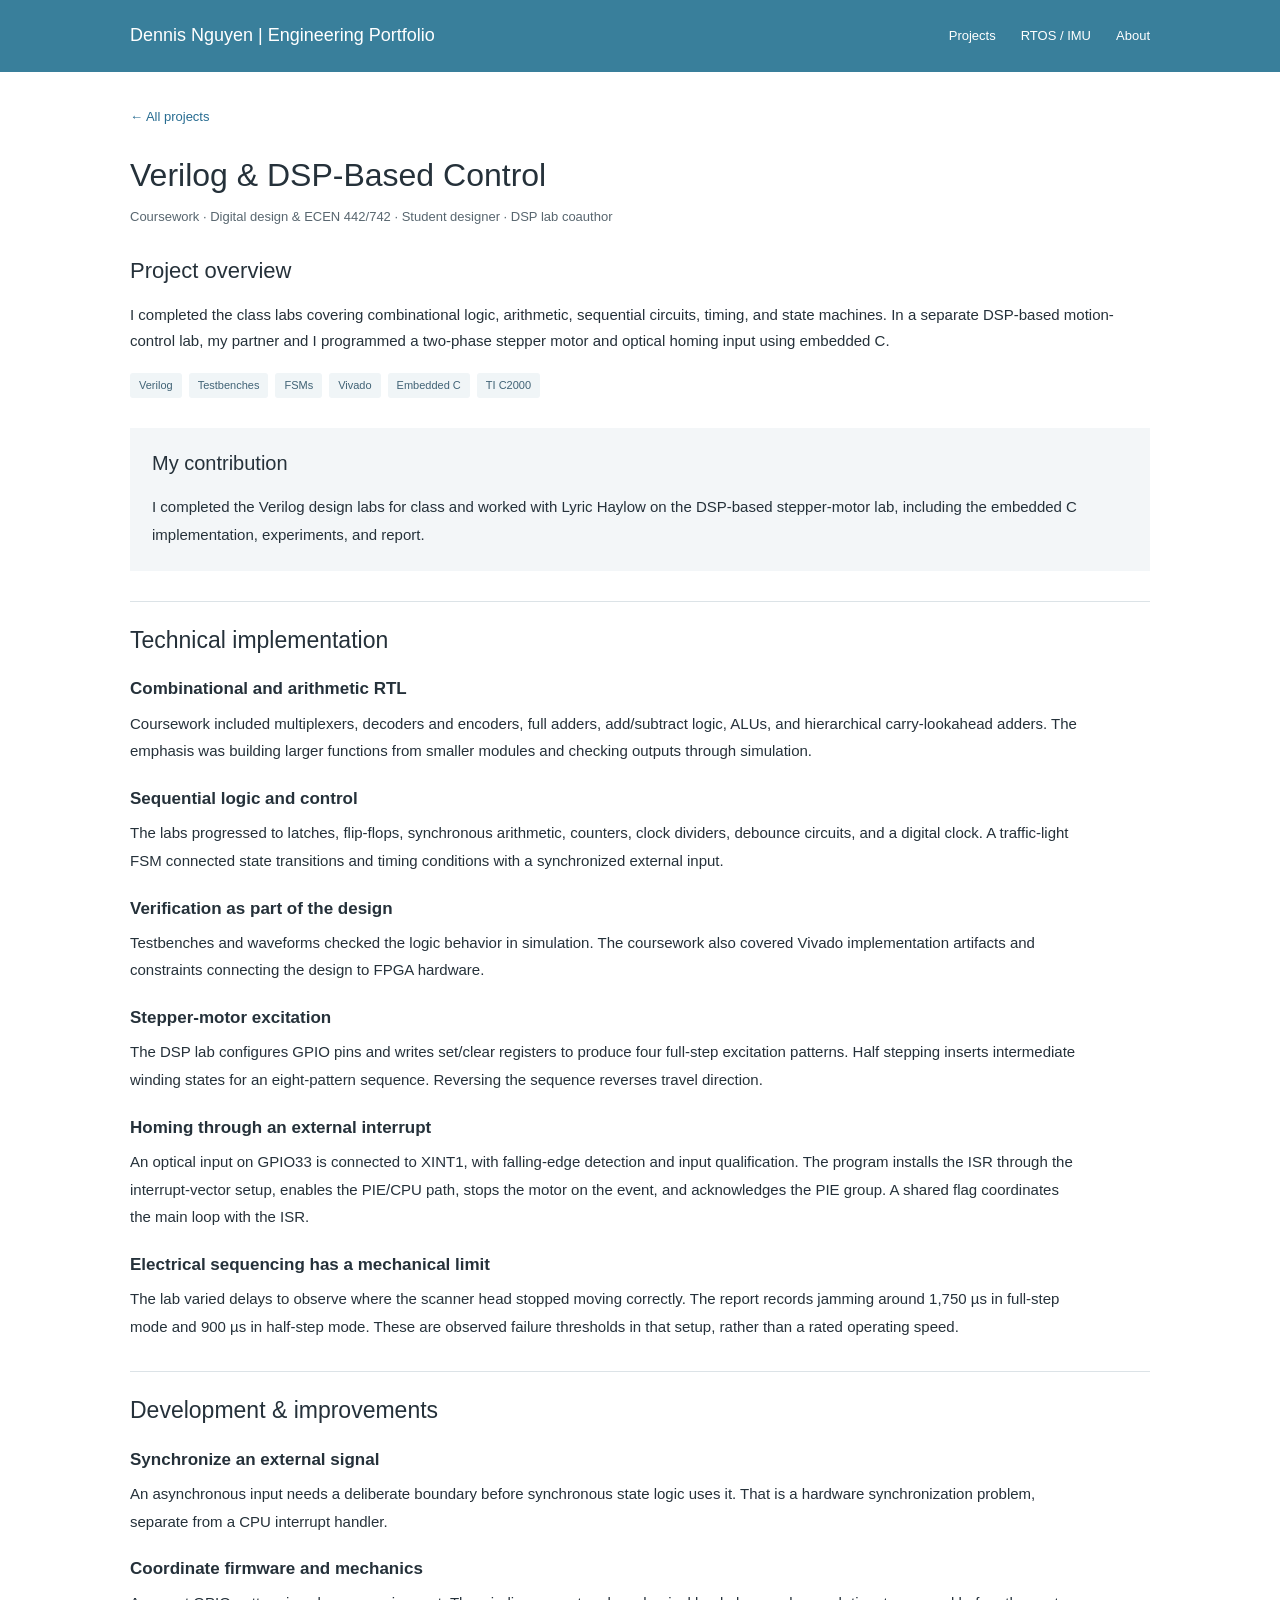
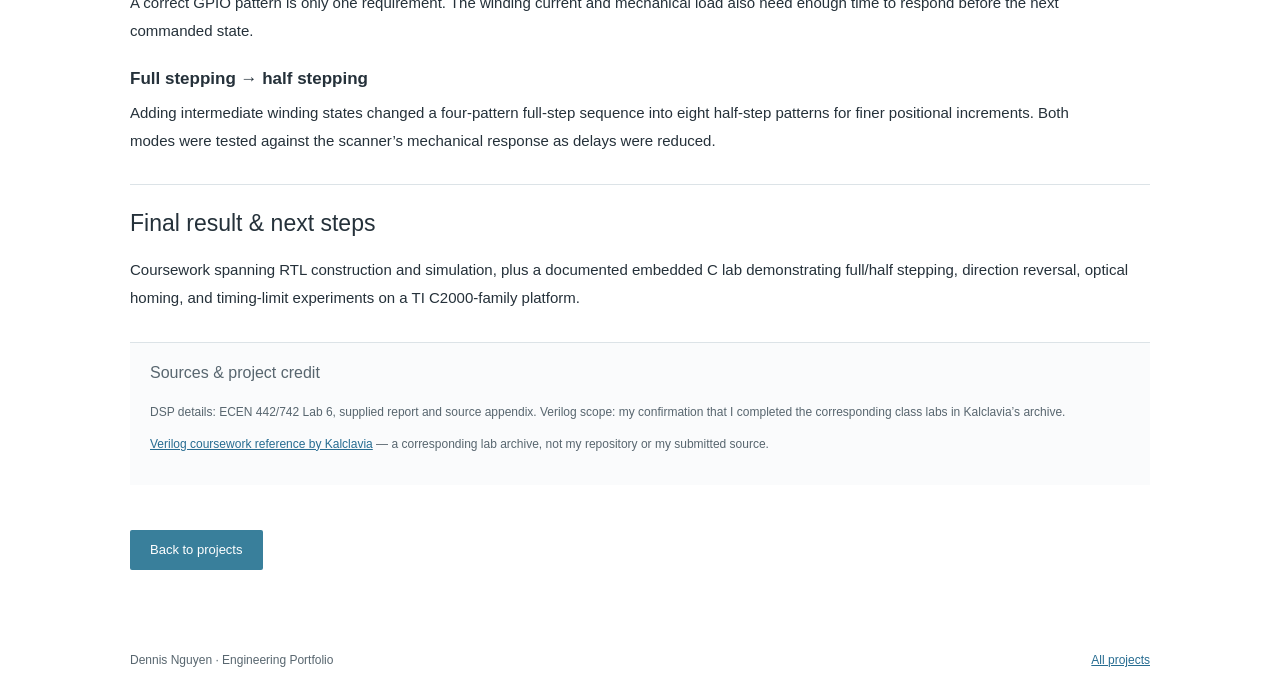
==== digital-control.html @ afa56b70 "Publish Dennis Nguyen engineering portfolio Add all project pages, original project photos, crawlabl" ====
<!doctype html><html lang="en"><head><meta charset="UTF-8"><meta name="viewport" content="width=device-width,initial-scale=1"><title>Verilog &amp; DSP-Based Control | Dennis Nguyen</title><meta name="description" content="A combined collection of Verilog labs and TI C2000 stepper-motor control, connecting RTL fundamentals with register-level embedded programming."><meta name="theme-color" content="#397f9b"><link rel="canonical" href="https://dennistnguyen.github.io/digital-control.html"><meta property="og:title" content="Verilog &amp; DSP-Based Control | Dennis Nguyen"><meta property="og:description" content="A combined collection of Verilog labs and TI C2000 stepper-motor control, connecting RTL fundamentals with register-level embedded programming."><meta property="og:url" content="https://dennistnguyen.github.io/digital-control.html"><meta property="og:image" content="https://dennistnguyen.github.io/camera-product.png"><link rel="icon" href="/favicon.svg" type="image/svg+xml"><link rel="stylesheet" href="/site.css"><script src="/site.js" defer></script><meta name="robots" content="index,follow"><meta property="og:type" content="website"><script type="application/ld+json">{"@context":"https://schema.org","@graph":[{"@type":"Person","@id":"https://dennistnguyen.github.io/#dennis-nguyen","name":"Dennis Nguyen","url":"https://dennistnguyen.github.io/"},{"@type":"WebSite","@id":"https://dennistnguyen.github.io/#website","name":"Dennis Nguyen Engineering Portfolio","alternateName":"Dennis Nguyen Portfolio","url":"https://dennistnguyen.github.io/","publisher":{"@id":"https://dennistnguyen.github.io/#dennis-nguyen"}},{"@type":"WebPage","@id":"https://dennistnguyen.github.io/digital-control.html#webpage","name":"Verilog &amp; DSP-Based Control | Dennis Nguyen","url":"https://dennistnguyen.github.io/digital-control.html","isPartOf":{"@id":"https://dennistnguyen.github.io/#website"},"about":{"@id":"https://dennistnguyen.github.io/#dennis-nguyen"}}]}</script></head><body><a class="skip" href="#main">Skip to content</a><header><div class="container header-row"><a class="brand" href="/">Dennis Nguyen <span>| Engineering Portfolio</span></a><button class="menu" aria-expanded="false" aria-controls="navigation" aria-label="Open navigation">Menu</button><nav id="navigation"><a href="/#projects">Projects</a><a href="/#imu">RTOS / IMU</a><a href="/#about">About</a></nav></div></header><main id="main"><article class="container case"><a class="back" href="/#projects">← All projects</a><h1>Verilog &amp; DSP-Based Control</h1><p class="context">Coursework · Digital design &amp; ECEN 442/742 · Student designer · DSP lab coauthor</p><div class="overview "><div><h2>Project overview</h2><p>I completed the class labs covering combinational logic, arithmetic, sequential circuits, timing, and state machines. In a separate DSP-based motion-control lab, my partner and I programmed a two-phase stepper motor and optical homing input using embedded C.</p><div class="tags"><span>Verilog</span><span>Testbenches</span><span>FSMs</span><span>Vivado</span><span>Embedded C</span><span>TI C2000</span></div></div></div><section class="contribution"><h2>My contribution</h2><p>I completed the Verilog design labs for class and worked with Lyric Haylow on the DSP-based stepper-motor lab, including the embedded C implementation, experiments, and report.</p></section><section id="implementation"><h2>Technical implementation</h2><div class="technical"><h3>Combinational and arithmetic RTL</h3><p>Coursework included multiplexers, decoders and encoders, full adders, add/subtract logic, ALUs, and hierarchical carry-lookahead adders. The emphasis was building larger functions from smaller modules and checking outputs through simulation.</p></div><div class="technical"><h3>Sequential logic and control</h3><p>The labs progressed to latches, flip-flops, synchronous arithmetic, counters, clock dividers, debounce circuits, and a digital clock. A traffic-light FSM connected state transitions and timing conditions with a synchronized external input.</p></div><div class="technical"><h3>Verification as part of the design</h3><p>Testbenches and waveforms checked the logic behavior in simulation. The coursework also covered Vivado implementation artifacts and constraints connecting the design to FPGA hardware.</p></div><div class="technical"><h3>Stepper-motor excitation</h3><p>The DSP lab configures GPIO pins and writes set/clear registers to produce four full-step excitation patterns. Half stepping inserts intermediate winding states for an eight-pattern sequence. Reversing the sequence reverses travel direction.</p></div><div class="technical"><h3>Homing through an external interrupt</h3><p>An optical input on GPIO33 is connected to XINT1, with falling-edge detection and input qualification. The program installs the ISR through the interrupt-vector setup, enables the PIE/CPU path, stops the motor on the event, and acknowledges the PIE group. A shared flag coordinates the main loop with the ISR.</p></div><div class="technical"><h3>Electrical sequencing has a mechanical limit</h3><p>The lab varied delays to observe where the scanner head stopped moving correctly. The report records jamming around 1,750 µs in full-step mode and 900 µs in half-step mode. These are observed failure thresholds in that setup, rather than a rated operating speed.</p></div></section><section id="improvements"><h2>Development &amp; improvements</h2><div class="technical"><h3>Synchronize an external signal</h3><p>An asynchronous input needs a deliberate boundary before synchronous state logic uses it. That is a hardware synchronization problem, separate from a CPU interrupt handler.</p></div><div class="technical"><h3>Coordinate firmware and mechanics</h3><p>A correct GPIO pattern is only one requirement. The winding current and mechanical load also need enough time to respond before the next commanded state.</p></div><div class="technical"><h3>Full stepping → half stepping</h3><p>Adding intermediate winding states changed a four-pattern full-step sequence into eight half-step patterns for finer positional increments. Both modes were tested against the scanner’s mechanical response as delays were reduced.</p></div></section><section id="outcome"><h2>Final result &amp; next steps</h2><p>Coursework spanning RTL construction and simulation, plus a documented embedded C lab demonstrating full/half stepping, direction reversal, optical homing, and timing-limit experiments on a TI C2000-family platform.</p></section><section class="evidence"><h2>Sources &amp; project credit</h2><p>DSP details: ECEN 442/742 Lab 6, supplied report and source appendix. Verilog scope: my confirmation that I completed the corresponding class labs in Kalclavia’s archive.</p><p><a href="https://github.com/Kalclavia/Verilog-Projects" target="_blank" rel="noopener noreferrer">Verilog coursework reference by Kalclavia</a> — a corresponding lab archive, not my repository or my submitted source.</p></section><a class="button" href="/#projects">Back to projects</a></article></main><footer class="container"><p>Dennis Nguyen · Engineering Portfolio</p><a href="/#projects">All projects</a></footer></body></html>
---- site.css ----
:root{--blue:#397f9b;--ink:#25313a;--muted:#58666f;--line:#dce3e7;--pale:#f3f6f8}*{box-sizing:border-box}html{scroll-behavior:smooth;scroll-padding-top:85px}body{font-family:Arial,'Segoe UI',sans-serif;color:var(--ink);background:#fff;line-height:1.7;margin:0;font-size:16px}a{color:#276c91}a:hover{text-decoration:underline}button{font:inherit}img{max-width:100%;display:block}h1,h2,h3{line-height:1.3;font-weight:500;margin:0 0 17px}h1{font-size:32px}h2{font-size:24px}h3{font-size:18px;font-weight:600}p{margin:0 0 17px}.container{max-width:1080px;padding:0 30px;margin:0 auto}header{background:var(--blue);color:white;position:sticky;top:0;z-index:10}.header-row{display:flex;align-items:center;justify-content:space-between;gap:20px;min-height:72px}.brand{color:white;text-decoration:none;font-size:18px;font-weight:400;line-height:1.4}.brand span{font-weight:400}nav{display:flex;gap:25px;font-size:13px}nav a{color:#fff;text-decoration:none}.menu{display:none}a:focus-visible,button:focus-visible{outline:3px solid #ddad54;outline-offset:4px}.skip{position:absolute;top:-80px;left:15px;background:white;padding:10px;z-index:30}.skip:focus{top:10px}.introduction{padding:42px 0 24px;max-width:830px}.introduction p{color:var(--muted);font-size:16px}.section-heading{border-bottom:1px solid var(--line);padding-bottom:12px;margin-bottom:26px}.project-grid{display:grid;grid-template-columns:1fr 1fr;gap:27px}.project-card{border:1px solid var(--line);background:#fff;overflow:hidden;display:flex;flex-direction:column}.photo-link{display:block;background:var(--pale)}.photo-link img{height:300px;width:100%;object-fit:cover;object-position:center}.photo-link img.samples{object-fit:contain;background:#fff;padding:16px}.card-text{padding:23px;display:flex;flex-direction:column;flex:1}.card-text h3{font-size:21px;font-weight:500;margin-bottom:12px}.card-text p{font-size:14px;color:var(--muted);margin-bottom:20px}.button{background:var(--blue);color:#fff;display:inline-block;text-decoration:none;padding:9px 20px;font-size:13px;align-self:flex-start;margin-top:auto;border:0;border-radius:2px}.button:hover{background:#2c6d89;text-decoration:none}.short-section{padding:35px 0 32px;border-bottom:1px solid var(--line);scroll-margin-top:90px}.short-section p{font-size:15px;max-width:850px}.short-section:first-of-type{margin-top:18px}footer{display:flex;justify-content:space-between;align-items:center;gap:20px;font-size:12px;color:var(--muted);padding-top:30px!important;padding-bottom:30px!important;margin-top:20px!important}footer p{margin:0}.case{padding-top:30px;padding-bottom:30px}.back{font-size:13px;display:inline-block;margin-bottom:27px;text-decoration:none}.case>h1{font-size:32px;margin-bottom:9px}.context{font-size:13px;color:var(--muted);margin-bottom:29px}.overview{margin-bottom:29px}.overview.with-photo{display:grid;grid-template-columns:1fr 1fr;gap:35px;align-items:start}.overview h2{font-size:22px}.overview p{font-size:15px}.tags{display:flex;flex-wrap:wrap;gap:7px;margin:20px 0}.tags span{font-size:11px;color:#416376;background:#f0f5f7;padding:3px 9px;border-radius:3px}.project-photo{margin:0}.project-photo img{width:100%;height:auto;max-height:385px;object-fit:contain}.project-photo:has(img[src*="camera-product"]) img{object-fit:cover;aspect-ratio:4/3}.project-photo:has(img[src*="transformer-prototypes"]) img{padding:12px;border:1px solid var(--line)}figcaption{font-size:11px;line-height:1.6;color:var(--muted);margin-top:9px}.case>section{margin:30px 0;padding-top:24px;border-top:1px solid var(--line);scroll-margin-top:100px}.case>section>h2{font-size:23px}.case section p{font-size:15px;line-height:1.85}.contribution{background:var(--pale);padding:22px!important;border:0!important}.contribution h2{font-size:20px!important}.contribution p{margin-bottom:0}.technical{margin-top:23px}.technical h3{font-size:17px;margin-bottom:9px}.technical p{max-width:950px}.results-gallery{display:grid;grid-template-columns:1fr 1fr;gap:26px;margin-top:23px;align-items:start}.results-gallery figure{margin:0}.results-gallery img{width:100%;height:260px;object-fit:contain;background:var(--pale);border:1px solid var(--line);padding:6px}.table-wrap{overflow-x:auto;margin:22px 0 28px}table{border-collapse:collapse;width:100%;font-size:13px}caption{text-align:left;font-size:14px;font-weight:600;margin-bottom:12px}th,td{padding:10px 15px;border:1px solid var(--line);text-align:left}thead{background:var(--pale)}.result-figure{max-width:650px;margin:25px auto}.result-figure img{width:100%;border:1px solid var(--line)}.evidence{color:var(--muted);background:#fafbfc;padding:20px!important}.evidence h2{font-size:16px!important}.evidence p{font-size:12px!important;margin-bottom:10px}.note{max-width:870px}.note section p{font-size:15px}.case>.button{margin-top:15px}
@media(max-width:760px){.container{padding-inline:20px}.header-row{min-height:66px}.brand{font-size:15px;max-width:270px}.brand span{display:block;font-size:12px}.menu{display:block;color:white;background:none;border:1px solid #8eb7c6;padding:5px 10px;font-size:12px}nav{display:none;position:absolute;top:66px;left:0;right:0;background:var(--blue);padding:15px 20px;gap:20px}nav.open{display:flex}.introduction{padding-top:30px;padding-bottom:17px}h1{font-size:27px}.introduction p{font-size:14px}.project-grid{grid-template-columns:1fr;gap:24px}.photo-link img{height:auto;max-height:340px;aspect-ratio:4/3}.photo-link img.samples{aspect-ratio:auto;padding:13px}.card-text{padding:19px}.card-text h3{font-size:21px}.short-section{padding-block:28px}.short-section h2{font-size:22px}.short-section p{font-size:14px}footer{font-size:10px;gap:15px}.case{padding-top:22px}.case>h1{font-size:27px}.back{margin-bottom:22px}.context{font-size:12px;line-height:1.7;margin-bottom:24px}.overview.with-photo{grid-template-columns:1fr;gap:17px}.overview p,.case section p{font-size:14px}.project-photo img{max-height:330px}.case>section{margin-top:26px;padding-top:22px}.case>section>h2{font-size:22px}.contribution{padding:19px!important}.results-gallery{grid-template-columns:1fr;gap:25px}.results-gallery img{height:auto;max-height:330px}.table-wrap{margin-block:17px}th,td{padding:8px;font-size:11px}caption{font-size:12px}.evidence{padding:16px!important}.evidence p{font-size:11px!important}figcaption{font-size:10px}.technical h3{font-size:16px}.technical{margin-top:22px}}
@media(prefers-reduced-motion:reduce){html{scroll-behavior:auto}}
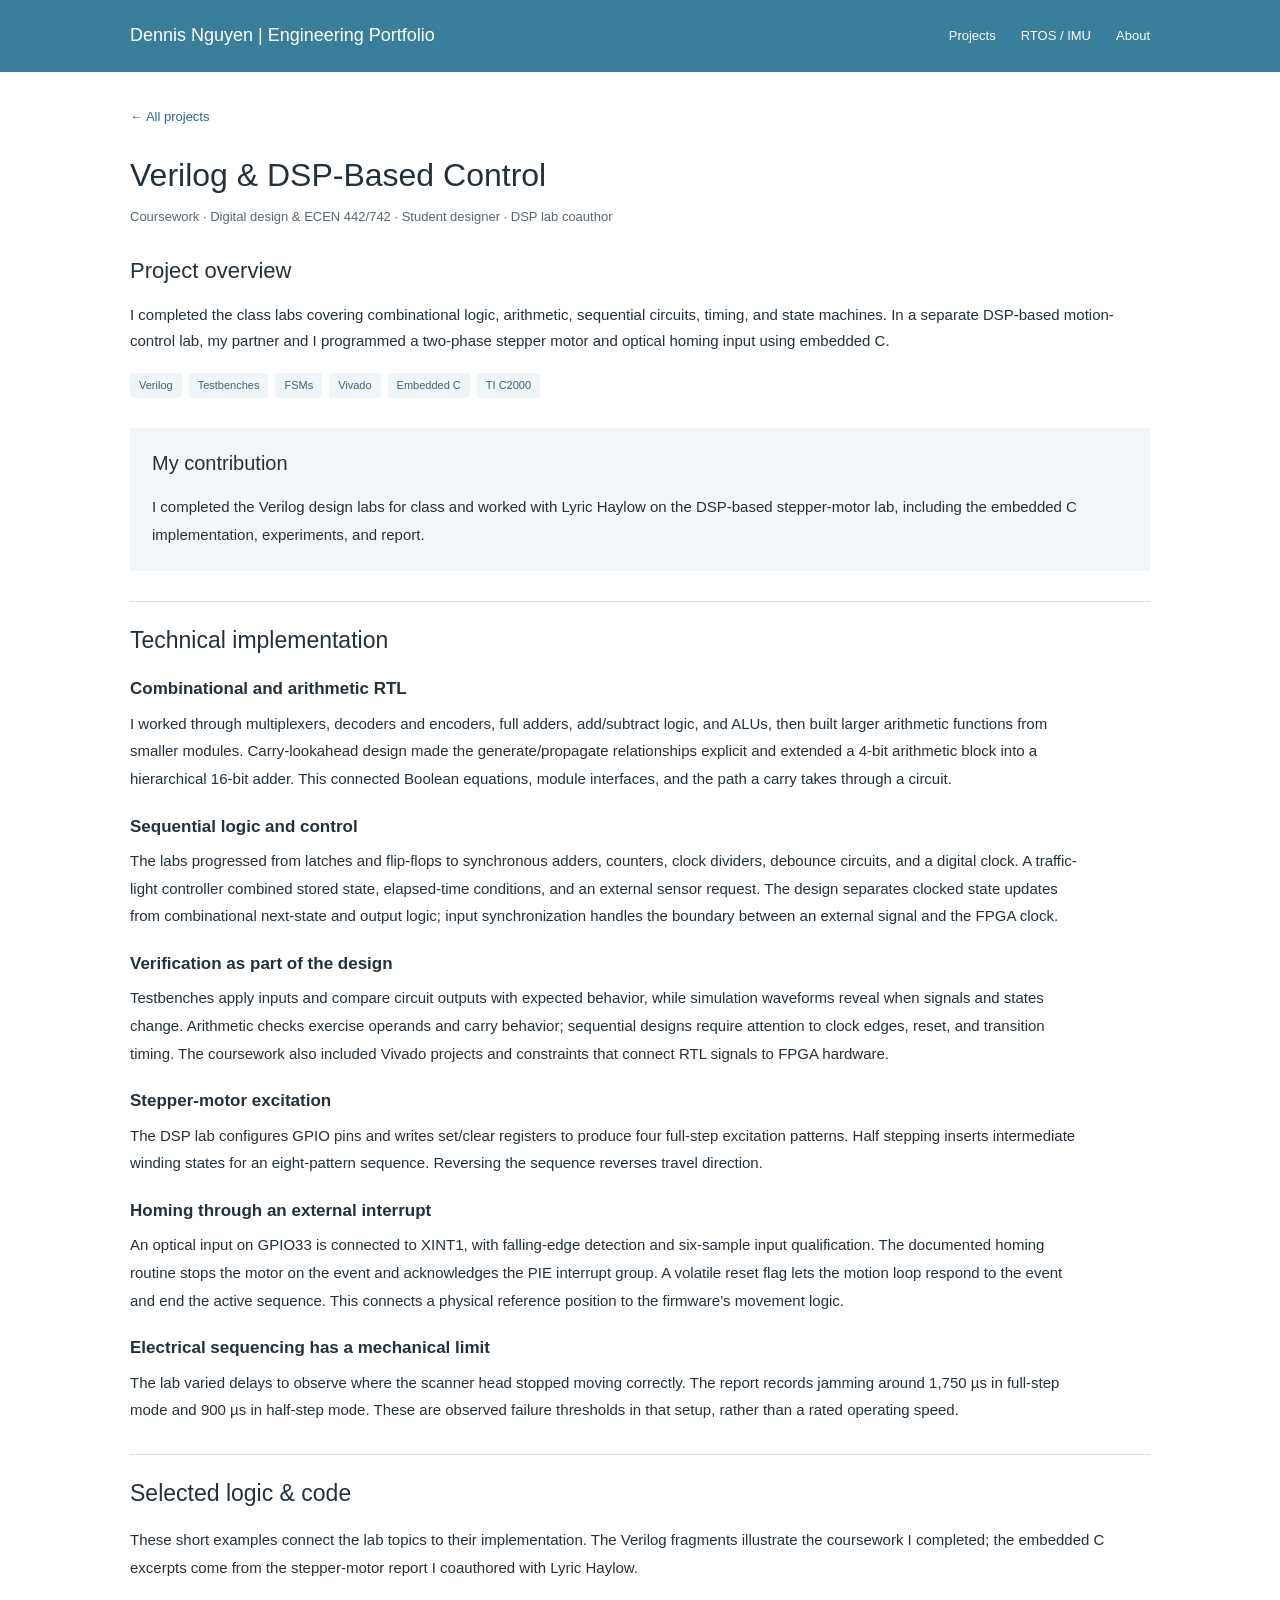
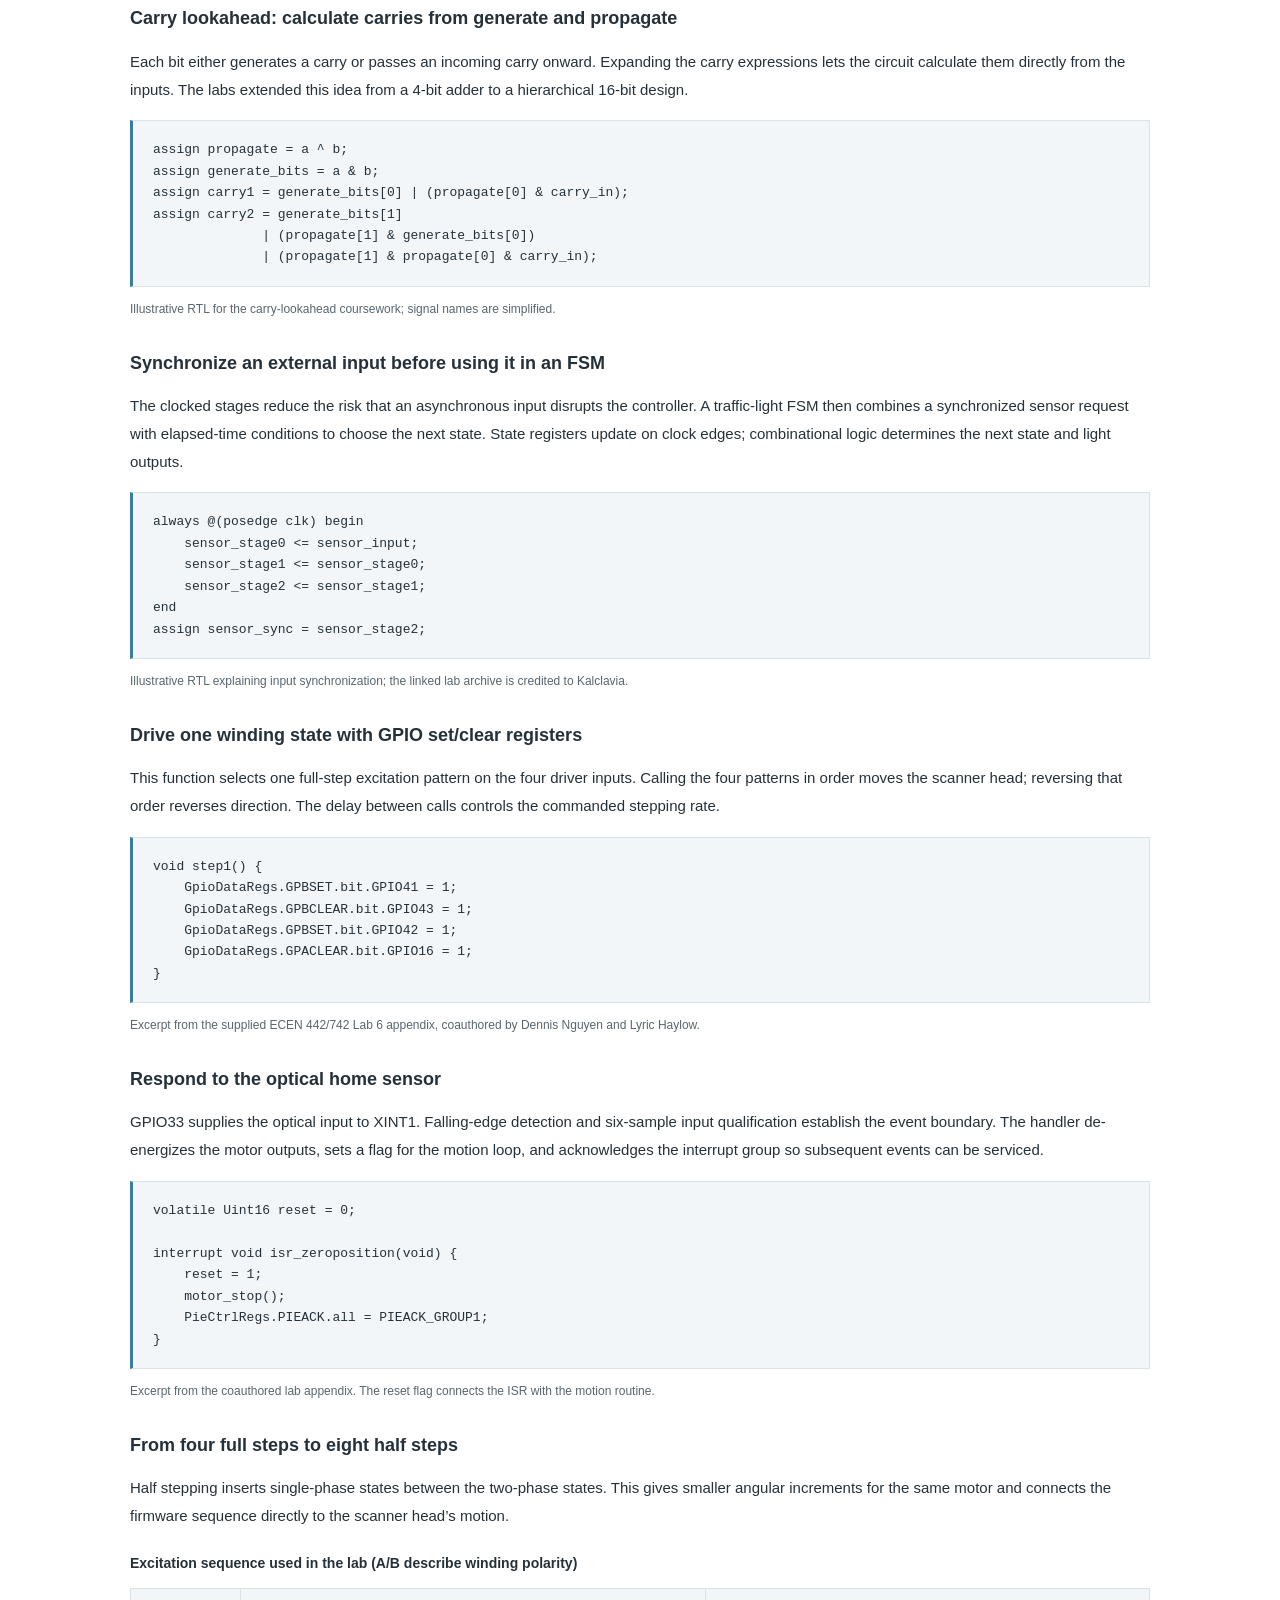
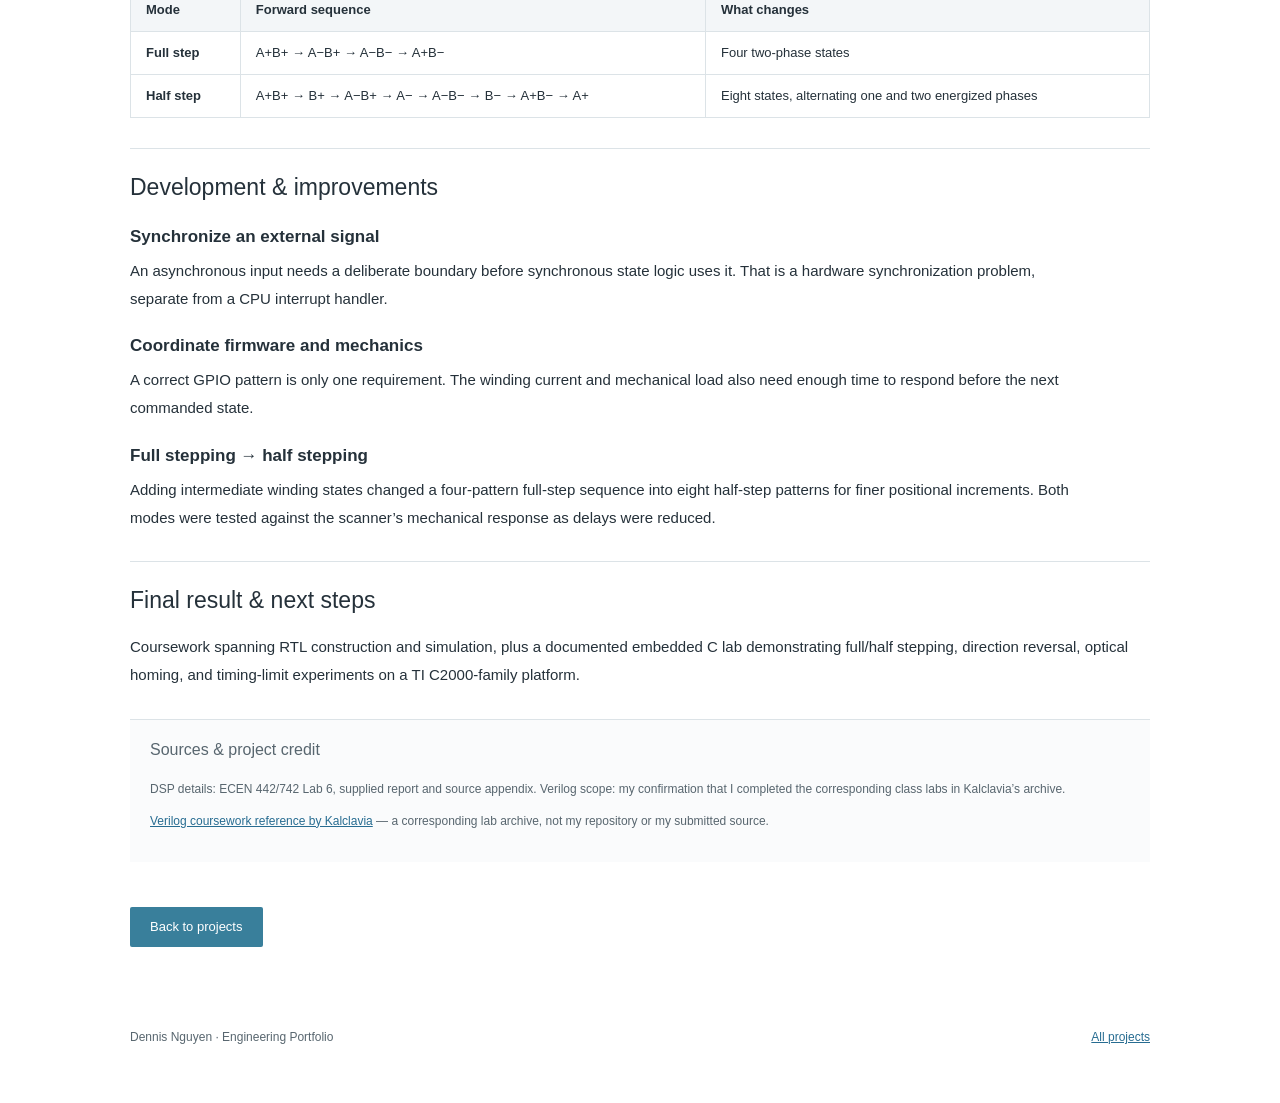
==== commit dbd62a96: "Expand IMU integration and digital control details Explain FreeRTOS acquisition, UART-to-Linux dataf" ====
--- a/digital-control.html
+++ b/digital-control.html
@@ -1 +1,29 @@
-<!doctype html><html lang="en"><head><meta charset="UTF-8"><meta name="viewport" content="width=device-width,initial-scale=1"><title>Verilog &amp; DSP-Based Control | Dennis Nguyen</title><meta name="description" content="A combined collection of Verilog labs and TI C2000 stepper-motor control, connecting RTL fundamentals with register-level embedded programming."><meta name="theme-color" content="#397f9b"><link rel="canonical" href="https://dennistnguyen.github.io/digital-control.html"><meta property="og:title" content="Verilog &amp; DSP-Based Control | Dennis Nguyen"><meta property="og:description" content="A combined collection of Verilog labs and TI C2000 stepper-motor control, connecting RTL fundamentals with register-level embedded programming."><meta property="og:url" content="https://dennistnguyen.github.io/digital-control.html"><meta property="og:image" content="https://dennistnguyen.github.io/camera-product.png"><link rel="icon" href="/favicon.svg" type="image/svg+xml"><link rel="stylesheet" href="/site.css"><script src="/site.js" defer></script><meta name="robots" content="index,follow"><meta property="og:type" content="website"><script type="application/ld+json">{"@context":"https://schema.org","@graph":[{"@type":"Person","@id":"https://dennistnguyen.github.io/#dennis-nguyen","name":"Dennis Nguyen","url":"https://dennistnguyen.github.io/"},{"@type":"WebSite","@id":"https://dennistnguyen.github.io/#website","name":"Dennis Nguyen Engineering Portfolio","alternateName":"Dennis Nguyen Portfolio","url":"https://dennistnguyen.github.io/","publisher":{"@id":"https://dennistnguyen.github.io/#dennis-nguyen"}},{"@type":"WebPage","@id":"https://dennistnguyen.github.io/digital-control.html#webpage","name":"Verilog &amp; DSP-Based Control | Dennis Nguyen","url":"https://dennistnguyen.github.io/digital-control.html","isPartOf":{"@id":"https://dennistnguyen.github.io/#website"},"about":{"@id":"https://dennistnguyen.github.io/#dennis-nguyen"}}]}</script></head><body><a class="skip" href="#main">Skip to content</a><header><div class="container header-row"><a class="brand" href="/">Dennis Nguyen <span>| Engineering Portfolio</span></a><button class="menu" aria-expanded="false" aria-controls="navigation" aria-label="Open navigation">Menu</button><nav id="navigation"><a href="/#projects">Projects</a><a href="/#imu">RTOS / IMU</a><a href="/#about">About</a></nav></div></header><main id="main"><article class="container case"><a class="back" href="/#projects">← All projects</a><h1>Verilog &amp; DSP-Based Control</h1><p class="context">Coursework · Digital design &amp; ECEN 442/742 · Student designer · DSP lab coauthor</p><div class="overview "><div><h2>Project overview</h2><p>I completed the class labs covering combinational logic, arithmetic, sequential circuits, timing, and state machines. In a separate DSP-based motion-control lab, my partner and I programmed a two-phase stepper motor and optical homing input using embedded C.</p><div class="tags"><span>Verilog</span><span>Testbenches</span><span>FSMs</span><span>Vivado</span><span>Embedded C</span><span>TI C2000</span></div></div></div><section class="contribution"><h2>My contribution</h2><p>I completed the Verilog design labs for class and worked with Lyric Haylow on the DSP-based stepper-motor lab, including the embedded C implementation, experiments, and report.</p></section><section id="implementation"><h2>Technical implementation</h2><div class="technical"><h3>Combinational and arithmetic RTL</h3><p>Coursework included multiplexers, decoders and encoders, full adders, add/subtract logic, ALUs, and hierarchical carry-lookahead adders. The emphasis was building larger functions from smaller modules and checking outputs through simulation.</p></div><div class="technical"><h3>Sequential logic and control</h3><p>The labs progressed to latches, flip-flops, synchronous arithmetic, counters, clock dividers, debounce circuits, and a digital clock. A traffic-light FSM connected state transitions and timing conditions with a synchronized external input.</p></div><div class="technical"><h3>Verification as part of the design</h3><p>Testbenches and waveforms checked the logic behavior in simulation. The coursework also covered Vivado implementation artifacts and constraints connecting the design to FPGA hardware.</p></div><div class="technical"><h3>Stepper-motor excitation</h3><p>The DSP lab configures GPIO pins and writes set/clear registers to produce four full-step excitation patterns. Half stepping inserts intermediate winding states for an eight-pattern sequence. Reversing the sequence reverses travel direction.</p></div><div class="technical"><h3>Homing through an external interrupt</h3><p>An optical input on GPIO33 is connected to XINT1, with falling-edge detection and input qualification. The program installs the ISR through the interrupt-vector setup, enables the PIE/CPU path, stops the motor on the event, and acknowledges the PIE group. A shared flag coordinates the main loop with the ISR.</p></div><div class="technical"><h3>Electrical sequencing has a mechanical limit</h3><p>The lab varied delays to observe where the scanner head stopped moving correctly. The report records jamming around 1,750 µs in full-step mode and 900 µs in half-step mode. These are observed failure thresholds in that setup, rather than a rated operating speed.</p></div></section><section id="improvements"><h2>Development &amp; improvements</h2><div class="technical"><h3>Synchronize an external signal</h3><p>An asynchronous input needs a deliberate boundary before synchronous state logic uses it. That is a hardware synchronization problem, separate from a CPU interrupt handler.</p></div><div class="technical"><h3>Coordinate firmware and mechanics</h3><p>A correct GPIO pattern is only one requirement. The winding current and mechanical load also need enough time to respond before the next commanded state.</p></div><div class="technical"><h3>Full stepping → half stepping</h3><p>Adding intermediate winding states changed a four-pattern full-step sequence into eight half-step patterns for finer positional increments. Both modes were tested against the scanner’s mechanical response as delays were reduced.</p></div></section><section id="outcome"><h2>Final result &amp; next steps</h2><p>Coursework spanning RTL construction and simulation, plus a documented embedded C lab demonstrating full/half stepping, direction reversal, optical homing, and timing-limit experiments on a TI C2000-family platform.</p></section><section class="evidence"><h2>Sources &amp; project credit</h2><p>DSP details: ECEN 442/742 Lab 6, supplied report and source appendix. Verilog scope: my confirmation that I completed the corresponding class labs in Kalclavia’s archive.</p><p><a href="https://github.com/Kalclavia/Verilog-Projects" target="_blank" rel="noopener noreferrer">Verilog coursework reference by Kalclavia</a> — a corresponding lab archive, not my repository or my submitted source.</p></section><a class="button" href="/#projects">Back to projects</a></article></main><footer class="container"><p>Dennis Nguyen · Engineering Portfolio</p><a href="/#projects">All projects</a></footer></body></html>+<!doctype html><html lang="en"><head><meta charset="UTF-8"><meta name="viewport" content="width=device-width,initial-scale=1"><title>Verilog &amp; DSP-Based Control | Dennis Nguyen</title><meta name="description" content="A combined collection of Verilog labs and TI C2000 stepper-motor control, connecting RTL fundamentals with register-level embedded programming."><meta name="theme-color" content="#397f9b"><link rel="canonical" href="https://dennistnguyen.github.io/digital-control.html"><meta property="og:title" content="Verilog &amp; DSP-Based Control | Dennis Nguyen"><meta property="og:description" content="A combined collection of Verilog labs and TI C2000 stepper-motor control, connecting RTL fundamentals with register-level embedded programming."><meta property="og:url" content="https://dennistnguyen.github.io/digital-control.html"><meta property="og:image" content="https://dennistnguyen.github.io/camera-product.png"><link rel="icon" href="/favicon.svg" type="image/svg+xml"><link rel="stylesheet" href="/site.css"><script src="/site.js" defer></script><meta name="robots" content="index,follow"><meta property="og:type" content="website"><script type="application/ld+json">{"@context":"https://schema.org","@graph":[{"@type":"Person","@id":"https://dennistnguyen.github.io/#dennis-nguyen","name":"Dennis Nguyen","url":"https://dennistnguyen.github.io/"},{"@type":"WebSite","@id":"https://dennistnguyen.github.io/#website","name":"Dennis Nguyen Engineering Portfolio","alternateName":"Dennis Nguyen Portfolio","url":"https://dennistnguyen.github.io/","publisher":{"@id":"https://dennistnguyen.github.io/#dennis-nguyen"}},{"@type":"WebPage","@id":"https://dennistnguyen.github.io/digital-control.html#webpage","name":"Verilog &amp; DSP-Based Control | Dennis Nguyen","url":"https://dennistnguyen.github.io/digital-control.html","isPartOf":{"@id":"https://dennistnguyen.github.io/#website"},"about":{"@id":"https://dennistnguyen.github.io/#dennis-nguyen"}}]}</script></head><body><a class="skip" href="#main">Skip to content</a><header><div class="container header-row"><a class="brand" href="/">Dennis Nguyen <span>| Engineering Portfolio</span></a><button class="menu" aria-expanded="false" aria-controls="navigation" aria-label="Open navigation">Menu</button><nav id="navigation"><a href="/#projects">Projects</a><a href="/#imu">RTOS / IMU</a><a href="/#about">About</a></nav></div></header><main id="main"><article class="container case"><a class="back" href="/#projects">← All projects</a><h1>Verilog &amp; DSP-Based Control</h1><p class="context">Coursework · Digital design &amp; ECEN 442/742 · Student designer · DSP lab coauthor</p><div class="overview "><div><h2>Project overview</h2><p>I completed the class labs covering combinational logic, arithmetic, sequential circuits, timing, and state machines. In a separate DSP-based motion-control lab, my partner and I programmed a two-phase stepper motor and optical homing input using embedded C.</p><div class="tags"><span>Verilog</span><span>Testbenches</span><span>FSMs</span><span>Vivado</span><span>Embedded C</span><span>TI C2000</span></div></div></div><section class="contribution"><h2>My contribution</h2><p>I completed the Verilog design labs for class and worked with Lyric Haylow on the DSP-based stepper-motor lab, including the embedded C implementation, experiments, and report.</p></section><section id="implementation"><h2>Technical implementation</h2><div class="technical"><h3>Combinational and arithmetic RTL</h3><p>I worked through multiplexers, decoders and encoders, full adders, add/subtract logic, and ALUs, then built larger arithmetic functions from smaller modules. Carry-lookahead design made the generate/propagate relationships explicit and extended a 4-bit arithmetic block into a hierarchical 16-bit adder. This connected Boolean equations, module interfaces, and the path a carry takes through a circuit.</p></div><div class="technical"><h3>Sequential logic and control</h3><p>The labs progressed from latches and flip-flops to synchronous adders, counters, clock dividers, debounce circuits, and a digital clock. A traffic-light controller combined stored state, elapsed-time conditions, and an external sensor request. The design separates clocked state updates from combinational next-state and output logic; input synchronization handles the boundary between an external signal and the FPGA clock.</p></div><div class="technical"><h3>Verification as part of the design</h3><p>Testbenches apply inputs and compare circuit outputs with expected behavior, while simulation waveforms reveal when signals and states change. Arithmetic checks exercise operands and carry behavior; sequential designs require attention to clock edges, reset, and transition timing. The coursework also included Vivado projects and constraints that connect RTL signals to FPGA hardware.</p></div><div class="technical"><h3>Stepper-motor excitation</h3><p>The DSP lab configures GPIO pins and writes set/clear registers to produce four full-step excitation patterns. Half stepping inserts intermediate winding states for an eight-pattern sequence. Reversing the sequence reverses travel direction.</p></div><div class="technical"><h3>Homing through an external interrupt</h3><p>An optical input on GPIO33 is connected to XINT1, with falling-edge detection and six-sample input qualification. The documented homing routine stops the motor on the event and acknowledges the PIE interrupt group. A volatile reset flag lets the motion loop respond to the event and end the active sequence. This connects a physical reference position to the firmware’s movement logic.</p></div><div class="technical"><h3>Electrical sequencing has a mechanical limit</h3><p>The lab varied delays to observe where the scanner head stopped moving correctly. The report records jamming around 1,750 µs in full-step mode and 900 µs in half-step mode. These are observed failure thresholds in that setup, rather than a rated operating speed.</p></div></section><section id="code-examples"><h2>Selected logic &amp; code</h2><p>These short examples connect the lab topics to their implementation. The Verilog fragments illustrate the coursework I completed; the embedded C excerpts come from the stepper-motor report I coauthored with Lyric Haylow.</p>
+    <div class="code-example"><h3>Carry lookahead: calculate carries from generate and propagate</h3><p>Each bit either generates a carry or passes an incoming carry onward. Expanding the carry expressions lets the circuit calculate them directly from the inputs. The labs extended this idea from a 4-bit adder to a hierarchical 16-bit design.</p><pre tabindex="0" aria-label="Carry lookahead: calculate carries from generate and propagate Verilog example"><code>assign propagate = a ^ b;
+assign generate_bits = a &amp; b;
+assign carry1 = generate_bits[0] | (propagate[0] &amp; carry_in);
+assign carry2 = generate_bits[1]
+              | (propagate[1] &amp; generate_bits[0])
+              | (propagate[1] &amp; propagate[0] &amp; carry_in);</code></pre><p class="code-credit">Illustrative RTL for the carry-lookahead coursework; signal names are simplified.</p></div>
+    <div class="code-example"><h3>Synchronize an external input before using it in an FSM</h3><p>The clocked stages reduce the risk that an asynchronous input disrupts the controller. A traffic-light FSM then combines a synchronized sensor request with elapsed-time conditions to choose the next state. State registers update on clock edges; combinational logic determines the next state and light outputs.</p><pre tabindex="0" aria-label="Synchronize an external input before using it in an FSM Verilog example"><code>always @(posedge clk) begin
+    sensor_stage0 &lt;= sensor_input;
+    sensor_stage1 &lt;= sensor_stage0;
+    sensor_stage2 &lt;= sensor_stage1;
+end
+assign sensor_sync = sensor_stage2;</code></pre><p class="code-credit">Illustrative RTL explaining input synchronization; the linked lab archive is credited to Kalclavia.</p></div>
+    <div class="code-example"><h3>Drive one winding state with GPIO set/clear registers</h3><p>This function selects one full-step excitation pattern on the four driver inputs. Calling the four patterns in order moves the scanner head; reversing that order reverses direction. The delay between calls controls the commanded stepping rate.</p><pre tabindex="0" aria-label="Drive one winding state with GPIO set/clear registers Embedded C example"><code>void step1() {
+    GpioDataRegs.GPBSET.bit.GPIO41 = 1;
+    GpioDataRegs.GPBCLEAR.bit.GPIO43 = 1;
+    GpioDataRegs.GPBSET.bit.GPIO42 = 1;
+    GpioDataRegs.GPACLEAR.bit.GPIO16 = 1;
+}</code></pre><p class="code-credit">Excerpt from the supplied ECEN 442/742 Lab 6 appendix, coauthored by Dennis Nguyen and Lyric Haylow.</p></div>
+    <div class="code-example"><h3>Respond to the optical home sensor</h3><p>GPIO33 supplies the optical input to XINT1. Falling-edge detection and six-sample input qualification establish the event boundary. The handler de-energizes the motor outputs, sets a flag for the motion loop, and acknowledges the interrupt group so subsequent events can be serviced.</p><pre tabindex="0" aria-label="Respond to the optical home sensor Embedded C example"><code>volatile Uint16 reset = 0;
+
+interrupt void isr_zeroposition(void) {
+    reset = 1;
+    motor_stop();
+    PieCtrlRegs.PIEACK.all = PIEACK_GROUP1;
+}</code></pre><p class="code-credit">Excerpt from the coauthored lab appendix. The reset flag connects the ISR with the motion routine.</p></div>
+    <h3>From four full steps to eight half steps</h3><p>Half stepping inserts single-phase states between the two-phase states. This gives smaller angular increments for the same motor and connects the firmware sequence directly to the scanner head’s motion.</p>
+    <div class="table-wrap"><table><caption>Excitation sequence used in the lab (A/B describe winding polarity)</caption><thead><tr><th>Mode</th><th>Forward sequence</th><th>What changes</th></tr></thead><tbody><tr><th>Full step</th><td>A+B+ → A−B+ → A−B− → A+B−</td><td>Four two-phase states</td></tr><tr><th>Half step</th><td>A+B+ → B+ → A−B+ → A− → A−B− → B− → A+B− → A+</td><td>Eight states, alternating one and two energized phases</td></tr></tbody></table></div>
+  </section><section id="improvements"><h2>Development &amp; improvements</h2><div class="technical"><h3>Synchronize an external signal</h3><p>An asynchronous input needs a deliberate boundary before synchronous state logic uses it. That is a hardware synchronization problem, separate from a CPU interrupt handler.</p></div><div class="technical"><h3>Coordinate firmware and mechanics</h3><p>A correct GPIO pattern is only one requirement. The winding current and mechanical load also need enough time to respond before the next commanded state.</p></div><div class="technical"><h3>Full stepping → half stepping</h3><p>Adding intermediate winding states changed a four-pattern full-step sequence into eight half-step patterns for finer positional increments. Both modes were tested against the scanner’s mechanical response as delays were reduced.</p></div></section><section id="outcome"><h2>Final result &amp; next steps</h2><p>Coursework spanning RTL construction and simulation, plus a documented embedded C lab demonstrating full/half stepping, direction reversal, optical homing, and timing-limit experiments on a TI C2000-family platform.</p></section><section class="evidence"><h2>Sources &amp; project credit</h2><p>DSP details: ECEN 442/742 Lab 6, supplied report and source appendix. Verilog scope: my confirmation that I completed the corresponding class labs in Kalclavia’s archive.</p><p><a href="https://github.com/Kalclavia/Verilog-Projects" target="_blank" rel="noopener noreferrer">Verilog coursework reference by Kalclavia</a> — a corresponding lab archive, not my repository or my submitted source.</p></section><a class="button" href="/#projects">Back to projects</a></article></main><footer class="container"><p>Dennis Nguyen · Engineering Portfolio</p><a href="/#projects">All projects</a></footer></body></html>
--- a/site.css
+++ b/site.css
@@ -1,3 +1,6 @@
 :root{--blue:#397f9b;--ink:#25313a;--muted:#58666f;--line:#dce3e7;--pale:#f3f6f8}*{box-sizing:border-box}html{scroll-behavior:smooth;scroll-padding-top:85px}body{font-family:Arial,'Segoe UI',sans-serif;color:var(--ink);background:#fff;line-height:1.7;margin:0;font-size:16px}a{color:#276c91}a:hover{text-decoration:underline}button{font:inherit}img{max-width:100%;display:block}h1,h2,h3{line-height:1.3;font-weight:500;margin:0 0 17px}h1{font-size:32px}h2{font-size:24px}h3{font-size:18px;font-weight:600}p{margin:0 0 17px}.container{max-width:1080px;padding:0 30px;margin:0 auto}header{background:var(--blue);color:white;position:sticky;top:0;z-index:10}.header-row{display:flex;align-items:center;justify-content:space-between;gap:20px;min-height:72px}.brand{color:white;text-decoration:none;font-size:18px;font-weight:400;line-height:1.4}.brand span{font-weight:400}nav{display:flex;gap:25px;font-size:13px}nav a{color:#fff;text-decoration:none}.menu{display:none}a:focus-visible,button:focus-visible{outline:3px solid #ddad54;outline-offset:4px}.skip{position:absolute;top:-80px;left:15px;background:white;padding:10px;z-index:30}.skip:focus{top:10px}.introduction{padding:42px 0 24px;max-width:830px}.introduction p{color:var(--muted);font-size:16px}.section-heading{border-bottom:1px solid var(--line);padding-bottom:12px;margin-bottom:26px}.project-grid{display:grid;grid-template-columns:1fr 1fr;gap:27px}.project-card{border:1px solid var(--line);background:#fff;overflow:hidden;display:flex;flex-direction:column}.photo-link{display:block;background:var(--pale)}.photo-link img{height:300px;width:100%;object-fit:cover;object-position:center}.photo-link img.samples{object-fit:contain;background:#fff;padding:16px}.card-text{padding:23px;display:flex;flex-direction:column;flex:1}.card-text h3{font-size:21px;font-weight:500;margin-bottom:12px}.card-text p{font-size:14px;color:var(--muted);margin-bottom:20px}.button{background:var(--blue);color:#fff;display:inline-block;text-decoration:none;padding:9px 20px;font-size:13px;align-self:flex-start;margin-top:auto;border:0;border-radius:2px}.button:hover{background:#2c6d89;text-decoration:none}.short-section{padding:35px 0 32px;border-bottom:1px solid var(--line);scroll-margin-top:90px}.short-section p{font-size:15px;max-width:850px}.short-section:first-of-type{margin-top:18px}footer{display:flex;justify-content:space-between;align-items:center;gap:20px;font-size:12px;color:var(--muted);padding-top:30px!important;padding-bottom:30px!important;margin-top:20px!important}footer p{margin:0}.case{padding-top:30px;padding-bottom:30px}.back{font-size:13px;display:inline-block;margin-bottom:27px;text-decoration:none}.case>h1{font-size:32px;margin-bottom:9px}.context{font-size:13px;color:var(--muted);margin-bottom:29px}.overview{margin-bottom:29px}.overview.with-photo{display:grid;grid-template-columns:1fr 1fr;gap:35px;align-items:start}.overview h2{font-size:22px}.overview p{font-size:15px}.tags{display:flex;flex-wrap:wrap;gap:7px;margin:20px 0}.tags span{font-size:11px;color:#416376;background:#f0f5f7;padding:3px 9px;border-radius:3px}.project-photo{margin:0}.project-photo img{width:100%;height:auto;max-height:385px;object-fit:contain}.project-photo:has(img[src*="camera-product"]) img{object-fit:cover;aspect-ratio:4/3}.project-photo:has(img[src*="transformer-prototypes"]) img{padding:12px;border:1px solid var(--line)}figcaption{font-size:11px;line-height:1.6;color:var(--muted);margin-top:9px}.case>section{margin:30px 0;padding-top:24px;border-top:1px solid var(--line);scroll-margin-top:100px}.case>section>h2{font-size:23px}.case section p{font-size:15px;line-height:1.85}.contribution{background:var(--pale);padding:22px!important;border:0!important}.contribution h2{font-size:20px!important}.contribution p{margin-bottom:0}.technical{margin-top:23px}.technical h3{font-size:17px;margin-bottom:9px}.technical p{max-width:950px}.results-gallery{display:grid;grid-template-columns:1fr 1fr;gap:26px;margin-top:23px;align-items:start}.results-gallery figure{margin:0}.results-gallery img{width:100%;height:260px;object-fit:contain;background:var(--pale);border:1px solid var(--line);padding:6px}.table-wrap{overflow-x:auto;margin:22px 0 28px}table{border-collapse:collapse;width:100%;font-size:13px}caption{text-align:left;font-size:14px;font-weight:600;margin-bottom:12px}th,td{padding:10px 15px;border:1px solid var(--line);text-align:left}thead{background:var(--pale)}.result-figure{max-width:650px;margin:25px auto}.result-figure img{width:100%;border:1px solid var(--line)}.evidence{color:var(--muted);background:#fafbfc;padding:20px!important}.evidence h2{font-size:16px!important}.evidence p{font-size:12px!important;margin-bottom:10px}.note{max-width:870px}.note section p{font-size:15px}.case>.button{margin-top:15px}
 @media(max-width:760px){.container{padding-inline:20px}.header-row{min-height:66px}.brand{font-size:15px;max-width:270px}.brand span{display:block;font-size:12px}.menu{display:block;color:white;background:none;border:1px solid #8eb7c6;padding:5px 10px;font-size:12px}nav{display:none;position:absolute;top:66px;left:0;right:0;background:var(--blue);padding:15px 20px;gap:20px}nav.open{display:flex}.introduction{padding-top:30px;padding-bottom:17px}h1{font-size:27px}.introduction p{font-size:14px}.project-grid{grid-template-columns:1fr;gap:24px}.photo-link img{height:auto;max-height:340px;aspect-ratio:4/3}.photo-link img.samples{aspect-ratio:auto;padding:13px}.card-text{padding:19px}.card-text h3{font-size:21px}.short-section{padding-block:28px}.short-section h2{font-size:22px}.short-section p{font-size:14px}footer{font-size:10px;gap:15px}.case{padding-top:22px}.case>h1{font-size:27px}.back{margin-bottom:22px}.context{font-size:12px;line-height:1.7;margin-bottom:24px}.overview.with-photo{grid-template-columns:1fr;gap:17px}.overview p,.case section p{font-size:14px}.project-photo img{max-height:330px}.case>section{margin-top:26px;padding-top:22px}.case>section>h2{font-size:22px}.contribution{padding:19px!important}.results-gallery{grid-template-columns:1fr;gap:25px}.results-gallery img{height:auto;max-height:330px}.table-wrap{margin-block:17px}th,td{padding:8px;font-size:11px}caption{font-size:12px}.evidence{padding:16px!important}.evidence p{font-size:11px!important}figcaption{font-size:10px}.technical h3{font-size:16px}.technical{margin-top:22px}}
 @media(prefers-reduced-motion:reduce){html{scroll-behavior:auto}}
+
+.code-example{margin:26px 0 32px}.code-example pre{background:#f3f6f8;border:1px solid var(--line);border-left:3px solid var(--blue);padding:18px 20px;overflow-x:auto;max-width:100%;line-height:1.65;font-size:13px;tab-size:4}.code-example code{font-family:Consolas,"Courier New",monospace}.code-example .code-credit{font-size:12px;color:var(--muted);line-height:1.65}.dataflow{list-style:none;display:grid;grid-template-columns:repeat(5,minmax(0,1fr));gap:8px;padding:0;margin:24px 0 30px}.dataflow li{background:var(--pale);border:1px solid var(--line);padding:13px 10px}.dataflow strong{display:block;font-size:13px}.dataflow span{display:block;font-size:11px;line-height:1.5;margin-top:5px;color:var(--muted)}
+@media(max-width:760px){.code-example pre{padding:13px;font-size:12px}.dataflow{grid-template-columns:repeat(2,minmax(0,1fr))}.dataflow li:last-child{grid-column:1/-1}.dataflow strong{font-size:14px}.dataflow span{font-size:12px}}
